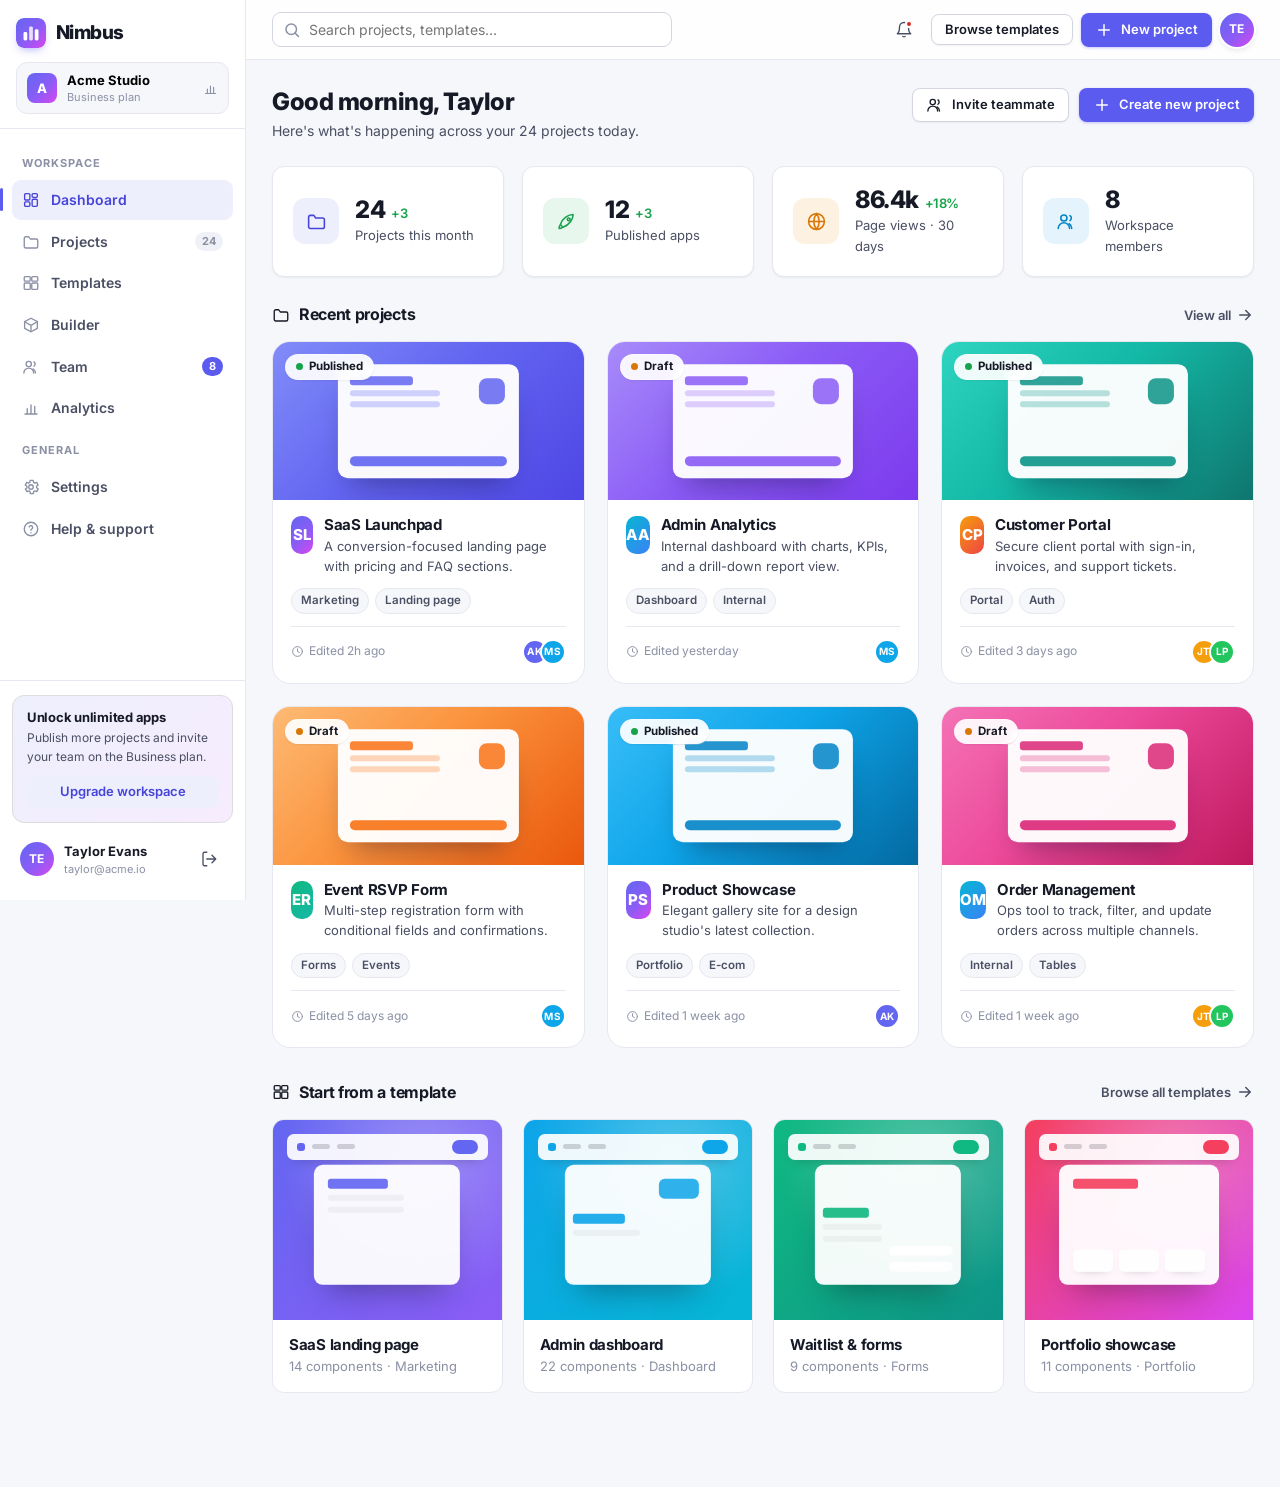
==== dashboard.html @ da7a6bd2 "demo01 ilk versiyasi" ====
<!DOCTYPE html>
<html lang="en">
<head>
  <meta charset="UTF-8">
  <meta name="viewport" content="width=device-width, initial-scale=1.0">
  <title>Dashboard · Nimbus</title>
  <link rel="preconnect" href="https://fonts.googleapis.com">
  <link rel="preconnect" href="https://fonts.gstatic.com" crossorigin>
  <link href="https://fonts.googleapis.com/css2?family=Inter:wght@400;500;600;700;800&display=swap" rel="stylesheet">
  <link rel="stylesheet" href="css/styles.css">
  <link rel="icon" href="data:image/svg+xml,%3Csvg xmlns='http://www.w3.org/2000/svg' viewBox='0 0 32 32'%3E%3Cdefs%3E%3ClinearGradient id='g' x1='0' y1='0' x2='32' y2='32' gradientUnits='userSpaceOnUse'%3E%3Cstop offset='0' stop-color='%236366f1'/%3E%3Cstop offset='1' stop-color='%23d946ef'/%3E%3C/linearGradient%3E%3C/defs%3E%3Crect width='32' height='32' rx='8' fill='url(%23g)'/%3E%3Crect x='8' y='15' width='4' height='9' rx='1.5' fill='%23fff'/%3E%3Crect x='14' y='9' width='4' height='15' rx='1.5' fill='%23fff' opacity='.8'/%3E%3Crect x='20' y='12' width='4' height='12' rx='1.5' fill='%23fff'/%3E%3C/svg%3E">
</head>
<body>

<svg style="display:none" xmlns="http://www.w3.org/2000/svg">
  <symbol id="i-grid" viewBox="0 0 24 24" fill="none" stroke="currentColor" stroke-width="1.8" stroke-linecap="round" stroke-linejoin="round"><rect x="3.5" y="3.5" width="7" height="8.5" rx="1.5"/><rect x="13.5" y="3.5" width="7" height="5" rx="1.5"/><rect x="13.5" y="11" width="7" height="9.5" rx="1.5"/><rect x="3.5" y="14.5" width="7" height="6" rx="1.5"/></symbol>
  <symbol id="i-folder" viewBox="0 0 24 24" fill="none" stroke="currentColor" stroke-width="1.8" stroke-linecap="round" stroke-linejoin="round"><path d="M3 7a2 2 0 012-2h4l2 3h8a2 2 0 012 2v8a2 2 0 01-2 2H5a2 2 0 01-2-2z"/></symbol>
  <symbol id="i-templates" viewBox="0 0 24 24" fill="none" stroke="currentColor" stroke-width="1.8" stroke-linecap="round" stroke-linejoin="round"><rect x="3" y="3.5" width="8" height="6" rx="1.2"/><rect x="13" y="3.5" width="8" height="6" rx="1.2"/><rect x="3" y="12" width="8" height="8.5" rx="1.2"/><rect x="13" y="12" width="8" height="8.5" rx="1.2"/></symbol>
  <symbol id="i-users" viewBox="0 0 24 24" fill="none" stroke="currentColor" stroke-width="1.8" stroke-linecap="round" stroke-linejoin="round"><circle cx="9" cy="8" r="3.5"/><path d="M2.5 20a6.5 6.5 0 0113 0"/><path d="M16 5.2a3.5 3.5 0 010 5.8M18 20a6.5 6.5 0 00-3-5.4"/></symbol>
  <symbol id="i-chart" viewBox="0 0 24 24" fill="none" stroke="currentColor" stroke-width="1.8" stroke-linecap="round" stroke-linejoin="round"><path d="M4 20h16M7 20v-7M12 20V8M17 20v-10"/></symbol>
  <symbol id="i-settings" viewBox="0 0 24 24" fill="none" stroke="currentColor" stroke-width="1.8" stroke-linecap="round" stroke-linejoin="round"><circle cx="12" cy="12" r="3"/><path d="M19.4 13a7.4 7.4 0 000-2l2.1-1.6-2-3.5-2.5 1a7.4 7.4 0 00-1.7-1l-.4-2.7h-4l-.4 2.7a7.4 7.4 0 00-1.7 1l-2.5-1-2 3.5L6.6 11a7.4 7.4 0 000 2l-2.1 1.6 2 3.5 2.5-1a7.4 7.4 0 001.7 1l.4 2.7h4l.4-2.7a7.4 7.4 0 001.7-1l2.5 1 2-3.5z"/></symbol>
  <symbol id="i-help" viewBox="0 0 24 24" fill="none" stroke="currentColor" stroke-width="1.8" stroke-linecap="round" stroke-linejoin="round"><circle cx="12" cy="12" r="9"/><path d="M9.5 9.2a2.5 2.5 0 014.8.8c0 1.7-2.4 2.1-2.4 3.5M12 17h.01"/></symbol>
  <symbol id="i-logout" viewBox="0 0 24 24" fill="none" stroke="currentColor" stroke-width="1.8" stroke-linecap="round" stroke-linejoin="round"><path d="M9 21H6a2 2 0 01-2-2V5a2 2 0 012-2h3M16 17l5-5-5-5M21 12H9"/></symbol>
  <symbol id="i-credit" viewBox="0 0 24 24" fill="none" stroke="currentColor" stroke-width="1.8" stroke-linecap="round" stroke-linejoin="round"><rect x="2.5" y="5" width="19" height="14" rx="2"/><path d="M2.5 9.5h19M6.5 15h4"/></symbol>
  <symbol id="i-clock" viewBox="0 0 24 24" fill="none" stroke="currentColor" stroke-width="1.8" stroke-linecap="round" stroke-linejoin="round"><circle cx="12" cy="12" r="9"/><path d="M12 7v5l3.5 2"/></symbol>
  <symbol id="i-edit" viewBox="0 0 24 24" fill="none" stroke="currentColor" stroke-width="1.8" stroke-linecap="round" stroke-linejoin="round"><path d="M4 20h4L19 9l-4-4L4 16z"/><path d="M13.5 6.5l4 4"/></symbol>
  <symbol id="i-plus" viewBox="0 0 24 24" fill="none" stroke="currentColor" stroke-width="2" stroke-linecap="round"><path d="M12 5v14M5 12h14"/></symbol>
  <symbol id="i-search" viewBox="0 0 24 24" fill="none" stroke="currentColor" stroke-width="2" stroke-linecap="round"><circle cx="11" cy="11" r="7"/><path d="M20.5 20.5L16 16"/></symbol>
  <symbol id="i-bell" viewBox="0 0 24 24" fill="none" stroke="currentColor" stroke-width="1.8" stroke-linecap="round" stroke-linejoin="round"><path d="M18 8a6 6 0 00-12 0c0 7-3 9-3 9h18s-3-2-3-9z"/><path d="M10.5 20.5a2 2 0 003 0"/></symbol>
  <symbol id="i-x" viewBox="0 0 24 24" fill="none" stroke="currentColor" stroke-width="2" stroke-linecap="round"><path d="M6 6l12 12M18 6L6 18"/></symbol>
  <symbol id="i-check" viewBox="0 0 24 24" fill="none" stroke="currentColor" stroke-width="2.4" stroke-linecap="round" stroke-linejoin="round"><path d="M4.5 12.8l5 5 10-11"/></symbol>
  <symbol id="i-arrow-right" viewBox="0 0 24 24" fill="none" stroke="currentColor" stroke-width="2" stroke-linecap="round" stroke-linejoin="round"><path d="M5 12h14M13 6l6 6-6 6"/></symbol>
  <symbol id="i-box" viewBox="0 0 24 24" fill="none" stroke="currentColor" stroke-width="1.8" stroke-linecap="round" stroke-linejoin="round"><path d="M12 3l8.5 4.6v8.8L12 21l-8.5-4.6V7.6z"/><path d="M3.5 7.7L12 12.5l8.5-4.8M12 12.5v8.3"/></symbol>
  <symbol id="i-rocket" viewBox="0 0 24 24" fill="none" stroke="currentColor" stroke-width="1.8" stroke-linecap="round" stroke-linejoin="round"><path d="M4.5 16.5c-1 1-.9 3.4-.9 3.4s2.4.1 3.4-.9"/><path d="M5 15.5c2.8-8 9.5-11.5 14.5-11.5 0 5-3.5 11.7-11.5 14.5z"/><circle cx="14.5" cy="9.5" r="1.6"/></symbol>
  <symbol id="i-globe" viewBox="0 0 24 24" fill="none" stroke="currentColor" stroke-width="1.8" stroke-linecap="round" stroke-linejoin="round"><circle cx="12" cy="12" r="9"/><path d="M3 12h18M12 3a14.5 14.5 0 010 18M12 3a14.5 14.5 0 000 18"/></symbol>
  <symbol id="i-menu" viewBox="0 0 24 24" fill="none" stroke="currentColor" stroke-width="2" stroke-linecap="round"><path d="M4 6.5h16M4 12h16M4 17.5h16"/></symbol>
</svg>

<div class="app-shell">

  <aside class="sidebar" id="sidebar">
    <div class="sidebar-top">
      <a class="logo" href="index.html" style="margin-bottom:14px;display:flex">
        <svg class="logo-mark" viewBox="0 0 32 32" aria-hidden="true">
          <defs>
            <linearGradient id="ng" x1="0" y1="0" x2="32" y2="32" gradientUnits="userSpaceOnUse">
              <stop offset="0" stop-color="#6366f1"/><stop offset=".55" stop-color="#8b5cf6"/><stop offset="1" stop-color="#d946ef"/>
            </linearGradient>
          </defs>
          <rect width="32" height="32" rx="8" fill="url(#ng)"/>
          <rect x="8" y="15" width="4" height="9" rx="1.5" fill="#fff"/>
          <rect x="14" y="9" width="4" height="15" rx="1.5" fill="#fff" opacity=".8"/>
          <rect x="20" y="12" width="4" height="12" rx="1.5" fill="#fff"/>
        </svg>
        Nimbus
      </a>
      <button class="workspace-switch" data-modal-open="createProjectModal">
        <span class="ws-avatar">A</span>
        <span class="ws-meta"><span class="ws-name">Acme Studio</span><span class="ws-plan">Business plan</span></span>
        <svg class="icon ws-chev" aria-hidden="true"><use href="#i-chart"></use></svg>
      </button>
    </div>

    <nav class="sidebar-nav">
      <div class="nav-group-label">Workspace</div>
      <a class="nav-item active" href="dashboard.html"><svg class="icon"><use href="#i-grid"></use></svg> Dashboard</a>
      <a class="nav-item" href="dashboard.html"><svg class="icon"><use href="#i-folder"></use></svg> Projects <span class="nav-badge muted">24</span></a>
      <a class="nav-item" href="templates.html"><svg class="icon"><use href="#i-templates"></use></svg> Templates</a>
      <a class="nav-item" href="builder.html"><svg class="icon"><use href="#i-box"></use></svg> Builder</a>
      <a class="nav-item" href="#0"><svg class="icon"><use href="#i-users"></use></svg> Team <span class="nav-badge">8</span></a>
      <a class="nav-item" href="#0"><svg class="icon"><use href="#i-chart"></use></svg> Analytics</a>
      <div class="nav-group-label">General</div>
      <a class="nav-item" href="#0"><svg class="icon"><use href="#i-settings"></use></svg> Settings</a>
      <a class="nav-item" href="#0"><svg class="icon"><use href="#i-help"></use></svg> Help & support</a>
    </nav>

    <div class="sidebar-bottom">
      <div class="upgrade-card">
        <h4>Unlock unlimited apps</h4>
        <p>Publish more projects and invite your team on the Business plan.</p>
        <a class="btn btn-soft btn-sm btn-block" href="#0">Upgrade workspace</a>
      </div>
      <div class="user-row">
        <span class="avatar" style="background:var(--gradient)">TE</span>
        <span class="user-meta"><span class="n">Taylor Evans</span><span class="e">taylor@acme.io</span></span>
        <button class="icon-btn" style="width:32px;height:32px" aria-label="Log out"><svg class="icon"><use href="#i-logout"></use></svg></button>
      </div>
    </div>
  </aside>

  <div class="sidebar-backdrop" id="sidebarBackdrop"></div>

  <div class="app-main">

    <header class="topbar">
      <button class="sidebar-toggle" id="sidebarToggle" aria-label="Open menu"><svg class="icon"><use href="#i-menu"></use></svg></button>
      <div class="search-box">
        <svg class="icon" aria-hidden="true"><use href="#i-search"></use></svg>
        <input type="search" id="topSearch" placeholder="Search projects, templates…">
      </div>
      <div class="topbar-actions">
        <button class="icon-btn" id="notifBell" aria-label="Notifications"><svg class="icon"><use href="#i-bell"></use></svg><span class="dot"></span></button>
        <a class="btn btn-secondary btn-sm" href="templates.html">Browse templates</a>
        <button class="btn btn-primary btn-sm" data-modal-open="createProjectModal"><svg class="icon"><use href="#i-plus"></use></svg> <span class="lbl">New project</span></button>
        <span class="avatar avatar-ring" style="background:var(--gradient)">TE</span>
      </div>
    </header>

    <main class="app-content">

      <div class="page-header">
        <div>
          <h1 class="page-title">Good morning, Taylor</h1>
          <p class="page-sub">Here's what's happening across your 24 projects today.</p>
        </div>
        <div class="page-actions">
          <button class="btn btn-secondary btn-sm" id="inviteBtn"><svg class="icon"><use href="#i-users"></use></svg> Invite teammate</button>
          <button class="btn btn-primary btn-sm" data-modal-open="createProjectModal"><svg class="icon"><use href="#i-plus"></use></svg> Create new project</button>
        </div>
      </div>

      <div class="stats-grid">
        <div class="card stat-card">
          <div class="stat-icon indigo"><svg class="icon"><use href="#i-folder"></use></svg></div>
          <div>
            <div class="stat-value">24<small>+3</small></div>
            <div class="stat-label">Projects this month</div>
          </div>
        </div>
        <div class="card stat-card">
          <div class="stat-icon green"><svg class="icon"><use href="#i-rocket"></use></svg></div>
          <div>
            <div class="stat-value">12<small>+3</small></div>
            <div class="stat-label">Published apps</div>
          </div>
        </div>
        <div class="card stat-card">
          <div class="stat-icon amber"><svg class="icon"><use href="#i-globe"></use></svg></div>
          <div>
            <div class="stat-value">86.4k<small>+18%</small></div>
            <div class="stat-label">Page views · 30 days</div>
          </div>
        </div>
        <div class="card stat-card">
          <div class="stat-icon blue"><svg class="icon"><use href="#i-users"></use></svg></div>
          <div>
            <div class="stat-value">8</div>
            <div class="stat-label">Workspace members</div>
          </div>
        </div>
      </div>

      <section class="section-block">
        <div class="section-block-head">
          <h2 class="section-block-title"><svg class="icon"><use href="#i-folder"></use></svg> Recent projects</h2>
          <a class="section-block-link" href="#0" style="color:var(--text-2)">View all <svg class="icon"><use href="#i-arrow-right"></use></svg></a>
        </div>
        <div class="projects-grid">

          <article class="project-card" data-name="SaaS Launchpad">
            <div class="proj-thumb thumb-1">
              <span class="proj-status"><span class="badge-dot" style="background:var(--success)"></span> Published</span>
              <span class="t-card"><span class="t-lines"><i></i><i></i><i></i></span><span class="t-dot"></span><span class="t-bar"></span></span>
            </div>
            <div class="proj-info">
              <div class="proj-info-top">
                <span class="proj-avatar pa-1">SL</span>
                <div><h3 class="proj-name">SaaS Launchpad</h3><p class="proj-desc">A conversion-focused landing page with pricing and FAQ sections.</p></div>
              </div>
              <div class="proj-tags"><span class="proj-tag">Marketing</span><span class="proj-tag">Landing page</span></div>
              <div class="proj-foot">
                <span class="date"><svg class="icon" style="width:13px;height:13px"><use href="#i-clock"></use></svg> Edited 2h ago</span>
                <span class="editors"><span class="avatar avatar-sm" style="background:#6366f1">AK</span><span class="avatar avatar-sm" style="background:#0ea5e9">MS</span></span>
              </div>
            </div>
          </article>

          <article class="project-card" data-name="Admin Analytics">
            <div class="proj-thumb thumb-2">
              <span class="proj-status"><span class="badge-dot" style="background:var(--warning)"></span> Draft</span>
              <span class="t-card"><span class="t-lines"><i></i><i></i><i></i></span><span class="t-dot"></span><span class="t-bar"></span></span>
            </div>
            <div class="proj-info">
              <div class="proj-info-top">
                <span class="proj-avatar pa-2">AA</span>
                <div><h3 class="proj-name">Admin Analytics</h3><p class="proj-desc">Internal dashboard with charts, KPIs, and a drill-down report view.</p></div>
              </div>
              <div class="proj-tags"><span class="proj-tag">Dashboard</span><span class="proj-tag">Internal</span></div>
              <div class="proj-foot">
                <span class="date"><svg class="icon" style="width:13px;height:13px"><use href="#i-clock"></use></svg> Edited yesterday</span>
                <span class="editors"><span class="avatar avatar-sm" style="background:#0ea5e9">MS</span></span>
              </div>
            </div>
          </article>

          <article class="project-card" data-name="Customer Portal">
            <div class="proj-thumb thumb-3">
              <span class="proj-status"><span class="badge-dot" style="background:var(--success)"></span> Published</span>
              <span class="t-card"><span class="t-lines"><i></i><i></i><i></i></span><span class="t-dot"></span><span class="t-bar"></span></span>
            </div>
            <div class="proj-info">
              <div class="proj-info-top">
                <span class="proj-avatar pa-3">CP</span>
                <div><h3 class="proj-name">Customer Portal</h3><p class="proj-desc">Secure client portal with sign-in, invoices, and support tickets.</p></div>
              </div>
              <div class="proj-tags"><span class="proj-tag">Portal</span><span class="proj-tag">Auth</span></div>
              <div class="proj-foot">
                <span class="date"><svg class="icon" style="width:13px;height:13px"><use href="#i-clock"></use></svg> Edited 3 days ago</span>
                <span class="editors"><span class="avatar avatar-sm" style="background:#f59e0b">JT</span><span class="avatar avatar-sm" style="background:#22c55e">LP</span></span>
              </div>
            </div>
          </article>

          <article class="project-card" data-name="Event RSVP Form">
            <div class="proj-thumb thumb-4">
              <span class="proj-status"><span class="badge-dot" style="background:var(--warning)"></span> Draft</span>
              <span class="t-card"><span class="t-lines"><i></i><i></i><i></i></span><span class="t-dot"></span><span class="t-bar"></span></span>
            </div>
            <div class="proj-info">
              <div class="proj-info-top">
                <span class="proj-avatar pa-4">ER</span>
                <div><h3 class="proj-name">Event RSVP Form</h3><p class="proj-desc">Multi-step registration form with conditional fields and confirmations.</p></div>
              </div>
              <div class="proj-tags"><span class="proj-tag">Forms</span><span class="proj-tag">Events</span></div>
              <div class="proj-foot">
                <span class="date"><svg class="icon" style="width:13px;height:13px"><use href="#i-clock"></use></svg> Edited 5 days ago</span>
                <span class="editors"><span class="avatar avatar-sm" style="background:#0ea5e9">MS</span></span>
              </div>
            </div>
          </article>

          <article class="project-card" data-name="Product Showcase">
            <div class="proj-thumb thumb-5">
              <span class="proj-status"><span class="badge-dot" style="background:var(--success)"></span> Published</span>
              <span class="t-card"><span class="t-lines"><i></i><i></i><i></i></span><span class="t-dot"></span><span class="t-bar"></span></span>
            </div>
            <div class="proj-info">
              <div class="proj-info-top">
                <span class="proj-avatar pa-1">PS</span>
                <div><h3 class="proj-name">Product Showcase</h3><p class="proj-desc">Elegant gallery site for a design studio's latest collection.</p></div>
              </div>
              <div class="proj-tags"><span class="proj-tag">Portfolio</span><span class="proj-tag">E-com</span></div>
              <div class="proj-foot">
                <span class="date"><svg class="icon" style="width:13px;height:13px"><use href="#i-clock"></use></svg> Edited 1 week ago</span>
                <span class="editors"><span class="avatar avatar-sm" style="background:#6366f1">AK</span></span>
              </div>
            </div>
          </article>

          <article class="project-card" data-name="Order Management">
            <div class="proj-thumb thumb-6">
              <span class="proj-status"><span class="badge-dot" style="background:var(--warning)"></span> Draft</span>
              <span class="t-card"><span class="t-lines"><i></i><i></i><i></i></span><span class="t-dot"></span><span class="t-bar"></span></span>
            </div>
            <div class="proj-info">
              <div class="proj-info-top">
                <span class="proj-avatar pa-2">OM</span>
                <div><h3 class="proj-name">Order Management</h3><p class="proj-desc">Ops tool to track, filter, and update orders across multiple channels.</p></div>
              </div>
              <div class="proj-tags"><span class="proj-tag">Internal</span><span class="proj-tag">Tables</span></div>
              <div class="proj-foot">
                <span class="date"><svg class="icon" style="width:13px;height:13px"><use href="#i-clock"></use></svg> Edited 1 week ago</span>
                <span class="editors"><span class="avatar avatar-sm" style="background:#f59e0b">JT</span><span class="avatar avatar-sm" style="background:#22c55e">LP</span></span>
              </div>
            </div>
          </article>

        </div>
      </section>

      <section class="section-block">
        <div class="section-block-head">
          <h2 class="section-block-title"><svg class="icon"><use href="#i-templates"></use></svg> Start from a template</h2>
          <a class="section-block-link" style="color:var(--text-2)" href="templates.html">Browse all templates <svg class="icon"><use href="#i-arrow-right"></use></svg></a>
        </div>
        <div class="tpl-strip-grid">
          <a class="tpl-strip-card" href="templates.html">
            <div class="preview"><div class="tpl-art" style="--c1:#6366f1;--c2:#8b5cf6" data-layout="hero">
              <div class="t-nav"><i></i><span></span><span></span><span class="t-btn-nav"></span></div>
              <div class="t-card"><div class="t-lines"><i></i><i></i><i></i></div></div>
            </div></div>
            <div class="meta"><h3>SaaS landing page</h3><p>14 components · Marketing</p></div>
          </a>
          <a class="tpl-strip-card" href="templates.html">
            <div class="preview"><div class="tpl-art" style="--c1:#0ea5e9;--c2:#06b6d4" data-layout="split">
              <div class="t-nav"><i></i><span></span><span></span><span class="t-btn-nav"></span></div>
              <div class="t-card"><div class="t-lines"><i></i><i></i></div><div class="t-btn2"></div></div>
            </div></div>
            <div class="meta"><h3>Admin dashboard</h3><p>22 components · Dashboard</p></div>
          </a>
          <a class="tpl-strip-card" href="templates.html">
            <div class="preview"><div class="tpl-art" style="--c1:#10b981;--c2:#0d9488" data-layout="form">
              <div class="t-nav"><i></i><span></span><span></span><span class="t-btn-nav"></span></div>
              <div class="t-card"><div class="t-lines"><i></i><i></i><i></i></div><div class="t-rows"><i></i><i></i></div></div>
            </div></div>
            <div class="meta"><h3>Waitlist & forms</h3><p>9 components · Forms</p></div>
          </a>
          <a class="tpl-strip-card" href="templates.html">
            <div class="preview"><div class="tpl-art" style="--c1:#f43f5e;--c2:#d946ef" data-layout="grid">
              <div class="t-nav"><i></i><span></span><span></span><span class="t-btn-nav"></span></div>
              <div class="t-card"><div class="t-lines"><i></i></div><div class="t-rows"><i></i><i></i><i></i></div></div>
            </div></div>
            <div class="meta"><h3>Portfolio showcase</h3><p>11 components · Portfolio</p></div>
          </a>
        </div>
      </section>

    </main>
  </div>
</div>

<div class="modal-overlay" id="createProjectModal">
  <div class="modal">
    <div class="modal-header">
      <div>
        <h2 class="modal-title">Create a new project</h2>
        <p class="modal-sub">Set up a fresh canvas to start building in seconds.</p>
      </div>
      <button class="modal-close" data-modal-close aria-label="Close"><svg class="icon"><use href="#i-x"></use></svg></button>
    </div>
    <form id="createProjectForm">
      <div class="modal-body">
        <div id="projOriginTabs" class="opt-grid">
          <button type="button" class="opt-card active" data-origin="blank">
            <span class="opt-icon"><svg class="icon"><use href="#i-box"></use></svg></span>
            <span class="opt-name">Blank canvas</span>
          </button>
          <button type="button" class="opt-card" data-origin="template">
            <span class="opt-icon"><svg class="icon"><use href="#i-templates"></use></svg></span>
            <span class="opt-name">From a template</span>
          </button>
          <input type="hidden" id="projOrigin" value="blank">
        </div>

        <div class="field">
          <label class="label" for="projName">Project name</label>
          <input class="input" id="projName" placeholder="e.g. Q3 Marketing Site" required>
        </div>

        <div id="startFromTemplates" class="field" style="display:none">
          <label class="label" for="startTemplateSelect">Choose a template</label>
          <select class="select" id="startTemplateSelect">
            <option selected>SaaS landing page</option>
            <option>Admin dashboard</option>
            <option>Portfolio showcase</option>
            <option>Waitlist & forms</option>
            <option>Customer portal</option>
            <option>Order management</option>
          </select>
        </div>

        <div class="field">
          <label class="label" for="projDesc">Description <span class="hint">(optional)</span></label>
          <textarea class="textarea" id="projDesc" placeholder="What is this app about?"></textarea>
        </div>

        <div class="form-grid-2">
          <div class="field">
            <label class="label" for="projCat">Category</label>
            <select class="select" id="projCat">
              <option>Landing page</option>
              <option>Dashboard</option>
              <option selected>Web application</option>
              <option>Form</option>
              <option>Portfolio</option>
              <option>Store</option>
            </select>
          </div>
          <div class="field">
            <span class="label">Accent color</span>
            <div class="color-dots" id="accentDots">
              <button type="button" class="color-dot active" data-color="#6366f1" style="background:#6366f1"></button>
              <button type="button" class="color-dot" data-color="#8b5cf6" style="background:#8b5cf6"></button>
              <button type="button" class="color-dot" data-color="#0d9488" style="background:#0d9488"></button>
              <button type="button" class="color-dot" data-color="#f97316" style="background:#f97316"></button>
              <button type="button" class="color-dot" data-color="#0ea5e9" style="background:#0ea5e9"></button>
              <button type="button" class="color-dot" data-color="#e11d48" style="background:#e11d48"></button>
            </div>
            <input type="hidden" id="projAccent" value="#6366f1">
          </div>
        </div>

        <div class="field">
          <span class="label">Thumbnail style</span>
          <div class="proj-thumbs" id="thumbOptions">
            <button type="button" class="proj-thumb-opt active">
              <div class="mini" style="background:#6366f1"><span style="position:absolute;top:50%;left:50%;transform:translate(-50%,-50%);width:60%;height:70%;border-radius:6px;background:#fff"></span></div>
              <span class="min-label">Minimal</span>
            </button>
            <button type="button" class="proj-thumb-opt">
              <div class="mini" style="background:linear-gradient(135deg,#8b5cf6,#d946ef)"><span style="position:absolute;top:50%;left:50%;transform:translate(-50%,-50%);width:60%;height:70%;border-radius:6px;background:#fff"></span></div>
              <span class="min-label">Bold</span>
            </button>
            <button type="button" class="proj-thumb-opt">
              <div class="mini" style="background:linear-gradient(135deg,#14b8a6,#0d9488)"><span style="position:absolute;top:50%;left:50%;transform:translate(-50%,-50%);width:60%;height:70%;border-radius:6px;background:#fff"></span></div>
              <span class="min-label">Teal</span>
            </button>
          </div>
        </div>

        <div class="field">
          <div class="label-row">
            <span class="label">Live accent preview</span>
          </div>
          <div id="projPreview" style="height:64px;border-radius:12px;background:#6366f1;border:1px solid var(--border);transition:background .3s">
            <span style="position:absolute;top:50%;left:50%;transform:translate(-50%,-50%);width:52%;height:64%;border-radius:8px;background:rgba(255,255,255,.9)"></span>
          </div>
        </div>
      </div>
      <div class="modal-footer">
        <button type="button" class="btn btn-ghost" data-modal-close>Cancel</button>
        <button type="submit" class="btn btn-primary"><svg class="icon"><use href="#i-plus"></use></svg> Create project</button>
      </div>
    </form>
  </div>
</div>

<script src="js/app.js"></script>
</body>
</html>
---- css/styles.css ----
:root {
  --bg: #ffffff;
  --bg-subtle: #f6f7fb;
  --bg-muted: #f0f1f7;
  --surface: #ffffff;
  --border: #e7e8ef;
  --border-strong: #d3d5e0;
  --text: #161926;
  --text-2: #4a4f63;
  --text-3: #8b90a5;
  --text-invert: #ffffff;
  --primary: #5b5bf0;
  --primary-strong: #4644d9;
  --primary-soft: #eeeffd;
  --primary-soft-2: #e3e4fb;
  --success: #16a34a;
  --success-soft: #e7f7ee;
  --warning: #d97706;
  --warning-soft: #fdf1e1;
  --danger: #dc2626;
  --danger-soft: #fdecec;
  --info: #0284c7;
  --info-soft: #e5f4fc;
  --radius: 12px;
  --radius-lg: 18px;
  --radius-sm: 8px;
  --shadow-sm: 0 1px 2px rgba(22, 25, 38, 0.06);
  --shadow: 0 6px 20px -4px rgba(22, 25, 38, 0.12), 0 2px 6px -2px rgba(22, 25, 38, 0.05);
  --shadow-lg: 0 28px 64px -16px rgba(25, 28, 60, 0.28), 0 8px 24px -8px rgba(25, 28, 60, 0.10);
  --gradient: linear-gradient(135deg, #6366f1 0%, #8b5cf6 55%, #d946ef 100%);
  --font: 'Inter', ui-sans-serif, system-ui, -apple-system, 'Segoe UI', Roboto, Helvetica, Arial, sans-serif;
  --mono: ui-monospace, 'Cascadia Code', 'SF Mono', Menlo, Consolas, monospace;
  --focus: 0 0 0 3px rgba(91, 91, 240, 0.32);
}

* { box-sizing: border-box; }

html { scroll-behavior: smooth; }

body {
  margin: 0;
  font-family: var(--font);
  font-size: 15px;
  line-height: 1.55;
  color: var(--text);
  background: var(--bg);
  -webkit-font-smoothing: antialiased;
  text-rendering: optimizeLegibility;
}

::selection { background: rgba(91, 91, 240, 0.18); }

a { color: var(--primary); text-decoration: none; }
a:hover { color: var(--primary-strong); }

img { max-width: 100%; display: block; }

h1, h2, h3, h4 { margin: 0; line-height: 1.18; letter-spacing: -0.02em; }
p { margin: 0; }

button { font-family: inherit; cursor: pointer; }
input, select, textarea { font-family: inherit; font-size: inherit; color: inherit; }

:focus-visible { outline: none; box-shadow: var(--focus); border-radius: 6px; }

svg { flex-shrink: 0; }

.visually-hidden {
  position: absolute; width: 1px; height: 1px; margin: -1px; overflow: hidden;
  clip: rect(0 0 0 0); white-space: nowrap; border: 0;
}

.container { max-width: 1180px; margin: 0 auto; padding: 0 24px; }
.container-wide { max-width: 1400px; }

/* ---------- Buttons ---------- */
.btn {
  display: inline-flex; align-items: center; justify-content: center; gap: 8px;
  border: 1px solid transparent; border-radius: 10px; font-weight: 600; font-size: 14px;
  padding: 10px 18px; cursor: pointer; transition: all 0.18s ease; text-decoration: none;
  white-space: nowrap; line-height: 1.2; user-select: none;
}
.btn:active { transform: translateY(1px); }
.btn:disabled { opacity: 0.45; pointer-events: none; }

.btn-primary { background: var(--primary); color: #fff; box-shadow: 0 1px 3px rgba(91, 91, 240, 0.35); }
.btn-primary:hover { background: var(--primary-strong); transform: translateY(-1px); box-shadow: 0 8px 20px -6px rgba(91, 91, 240, 0.55); }
.btn-primary:active { transform: translateY(0); }

.btn-secondary { background: var(--surface); color: var(--text); border-color: var(--border-strong); box-shadow: var(--shadow-sm); }
.btn-secondary:hover { border-color: #b5b8c8; background: var(--bg-subtle); }

.btn-ghost { background: transparent; color: var(--text-2); }
.btn-ghost:hover { background: var(--bg-subtle); color: var(--text); }

.btn-soft { background: var(--primary-soft); color: var(--primary-strong); }
.btn-soft:hover { background: var(--primary-soft-2); }

.btn-danger { background: #fff; color: var(--danger); border-color: #f2c9c9; }
.btn-danger:hover { background: var(--danger-soft); border-color: #e8a7a7; }

.btn-white { background: #fff; color: var(--primary-strong); box-shadow: var(--shadow-sm); }
.btn-white:hover { transform: translateY(-1px); box-shadow: var(--shadow); }

.btn-lg { padding: 13px 24px; font-size: 15px; border-radius: 12px; }
.btn-sm { padding: 7px 13px; font-size: 13px; border-radius: 8px; }
.btn-xs { padding: 5px 10px; font-size: 12px; border-radius: 7px; }
.btn-icon { padding: 9px; line-height: 0; }
.btn-block { width: 100%; }

/* ---------- Badges, chips, dots ---------- */
.badge {
  display: inline-flex; align-items: center; gap: 6px; padding: 3px 10px;
  border-radius: 999px; font-size: 12px; font-weight: 600; line-height: 1.4;
  background: var(--bg-muted); color: var(--text-2); border: 1px solid var(--border);
}
.badge-success { background: var(--success-soft); color: #15803d; border-color: #bfe8cd; }
.badge-warning { background: var(--warning-soft); color: #b45309; border-color: #f5dcb4; }
.badge-info { background: var(--info-soft); color: #0369a1; border-color: #bae3f7; }
.badge-primary { background: var(--primary-soft); color: var(--primary-strong); border-color: #cccef7; }
.badge-danger { background: var(--danger-soft); color: #b91c1c; border-color: #f2c8c8; }
.badge-dot { width: 7px; height: 7px; border-radius: 50%; background: currentColor; }

.pill {
  display: inline-flex; align-items: center; gap: 8px; padding: 6px 14px;
  border-radius: 999px; font-size: 13px; font-weight: 600; color: var(--primary-strong);
  background: var(--primary-soft); border: 1px solid #cccef7; text-decoration: none; transition: 0.18s;
}
.pill:hover { background: var(--primary-soft-2); color: var(--primary-strong); }
.pill .arrow { transition: transform 0.18s; }
.pill:hover .arrow { transform: translateX(3px); }

.chip {
  display: inline-flex; align-items: center; gap: 7px; padding: 8px 15px; border-radius: 999px;
  font-size: 13px; font-weight: 600; color: var(--text-2); background: var(--surface);
  border: 1px solid var(--border-strong); cursor: pointer; transition: 0.18s; user-select: none; white-space: nowrap;
}
.chip:hover { border-color: #aeb1c3; color: var(--text); }
.chip.active { background: var(--text); color: #fff; border-color: var(--text); }

/* ---------- Cards & misc ---------- */
.card {
  background: var(--surface); border: 1px solid var(--border);
  border-radius: var(--radius); box-shadow: var(--shadow-sm);
}
.card-hover { transition: box-shadow 0.2s, transform 0.2s, border-color 0.2s; cursor: pointer; }
.card-hover:hover { box-shadow: var(--shadow); transform: translateY(-2px); border-color: var(--border-strong); }

.divider { height: 1px; background: var(--border); border: 0; margin: 0; }

/* ---------- Forms ---------- */
.field { display: flex; flex-direction: column; gap: 6px; }
.label { font-size: 13px; font-weight: 600; color: var(--text-2); }
.label-row { display: flex; align-items: center; justify-content: space-between; }
.hint { font-size: 12px; color: var(--text-3); }

.input, .select, .textarea {
  width: 100%; padding: 9px 12px; border: 1px solid var(--border-strong);
  border-radius: 9px; background: var(--surface); color: var(--text);
  font-size: 14px; transition: border-color 0.18s, box-shadow 0.18s;
}
.input::placeholder, .textarea::placeholder { color: var(--text-3); }
.input:focus, .select:focus, .textarea:focus { outline: none; border-color: var(--primary); box-shadow: var(--focus); }
.textarea { resize: vertical; min-height: 90px; line-height: 1.5; }

.input-group { position: relative; display: flex; align-items: center; }
.input-group .input { padding-left: 38px; }
.input-group .lead-icon { position: absolute; left: 12px; color: var(--text-3); pointer-events: none; }

.toggle { position: relative; width: 40px; height: 22px; border-radius: 999px; background: var(--border-strong); cursor: pointer; transition: 0.2s; border: 0; }
.toggle::after { content: ""; position: absolute; top: 3px; left: 3px; width: 16px; height: 16px; border-radius: 50%; background: #fff; transition: 0.2s; box-shadow: 0 1px 3px rgba(0,0,0,0.25); }
.toggle.on { background: var(--primary); }
.toggle.on::after { left: 21px; }

/* ---------- Avatars ---------- */
.avatar {
  width: 34px; height: 34px; border-radius: 50%; display: inline-flex; align-items: center; justify-content: center;
  color: #fff; font-size: 12px; font-weight: 700; letter-spacing: 0.03em; flex-shrink: 0;
}
.avatar-sm { width: 26px; height: 26px; font-size: 10px; }
.avatar-lg { width: 44px; height: 44px; font-size: 15px; }
.avatar-group { display: flex; align-items: center; }
.avatar-group .avatar { border: 2px solid #fff; }
.avatar-group .avatar + .avatar { margin-left: -9px; }
.avatar-ring { box-shadow: 0 0 0 2px #fff, 0 2px 6px rgba(22,25,38,0.15); }

/* ---------- Toasts ---------- */
.toast-container {
  position: fixed; bottom: 22px; right: 22px; z-index: 1200;
  display: flex; flex-direction: column; gap: 10px; align-items: flex-end;
}
.toast {
  display: flex; align-items: flex-start; gap: 10px; min-width: 260px; max-width: 360px;
  background: var(--text); color: #fff; padding: 12px 16px; border-radius: 12px;
  box-shadow: var(--shadow-lg); font-size: 14px; font-weight: 500;
  animation: toast-in 0.25s ease; position: relative; overflow: hidden;
}
.toast .t-icon { margin-top: 1px; }
.toast.out { animation: toast-out 0.25s ease forwards; }
.toast.success { background: #173f2a; }
.toast.error { background: #431d1d; }
.toast.info { background: #172a3f; }
.toast .t-close { margin-left: auto; background: none; border: 0; color: rgba(255,255,255,0.6); padding: 2px; line-height: 0; border-radius: 6px; }
.toast .t-close:hover { background: rgba(255,255,255,0.12); color: #fff; }

@keyframes toast-in { from { opacity: 0; transform: translateY(12px) scale(0.97); } to { opacity: 1; transform: none; } }
@keyframes toast-out { to { opacity: 0; transform: translateY(8px) scale(0.97); } }

/* ---------- Modal ---------- */
.modal-overlay {
  position: fixed; inset: 0; z-index: 1000; background: rgba(16, 18, 32, 0.55);
  backdrop-filter: blur(6px); display: flex; align-items: center; justify-content: center;
  padding: 24px; opacity: 0; pointer-events: none; transition: opacity 0.22s ease;
}
.modal-overlay.open { opacity: 1; pointer-events: auto; }
.modal {
  width: 100%; max-width: 540px; background: var(--surface); border-radius: 18px;
  box-shadow: var(--shadow-lg); transform: translateY(14px) scale(0.98); transition: transform 0.22s ease;
  display: flex; flex-direction: column; max-height: 90vh; overflow: hidden;
}
.modal-overlay.open .modal { transform: none; }
.modal-header { display: flex; align-items: flex-start; justify-content: space-between; gap: 12px; padding: 22px 24px 0; }
.modal-title { font-size: 18px; font-weight: 700; }
.modal-sub { font-size: 14px; color: var(--text-2); margin-top: 4px; }
.modal-body { padding: 20px 24px 24px; overflow-y: auto; display: flex; flex-direction: column; gap: 18px; }
.modal-footer {
  display: flex; align-items: center; justify-content: flex-end; gap: 10px;
  padding: 16px 24px; border-top: 1px solid var(--border); background: var(--bg-subtle);
}
.modal-close { background: none; border: 0; color: var(--text-3); line-height: 0; padding: 8px; border-radius: 8px; transition: 0.15s; }
.modal-close:hover { background: var(--bg-muted); color: var(--text); }

.tab-sel { display: grid; grid-template-columns: 1fr 1fr; gap: 6px; padding: 5px; background: var(--bg-muted); border-radius: 11px; }
.tab-sel button { border: 0; background: transparent; padding: 9px; border-radius: 8px; font-weight: 600; font-size: 14px; color: var(--text-2); display: flex; align-items: center; justify-content: center; gap: 8px; transition: 0.18s; }
.tab-sel button.active { background: var(--surface); color: var(--text); box-shadow: var(--shadow-sm); }

.opt-grid { display: grid; grid-template-columns: 1fr 1fr; gap: 12px; }
.opt-card { border: 1px solid var(--border); border-radius: 12px; padding: 10px; text-align: center; cursor: pointer; transition: 0.18s; background: var(--surface); }
.opt-card:hover { border-color: var(--border-strong); background: var(--bg-subtle); }
.opt-card.active { border-color: var(--primary); box-shadow: var(--focus); }
.opt-card .opt-icon { width: 44px; height: 44px; margin: 0 auto 8px; border-radius: 10px; display: flex; align-items: center; justify-content: center; color: var(--primary); background: var(--primary-soft); }
.opt-card.active .opt-icon { background: var(--primary); color: #fff; }
.opt-card .opt-name { font-size: 13px; font-weight: 600; }

.color-dots { display: flex; gap: 10px; align-items: center; }
.color-dot { width: 26px; height: 26px; border-radius: 50%; border: 2px solid transparent; cursor: pointer; transition: transform 0.15s; }
.color-dot:hover { transform: scale(1.12); }
.color-dot.active { border-color: var(--text); box-shadow: 0 0 0 3px rgba(22,25,38,0.12); }

/* ---------- Landing navbar ---------- */
.navbar {
  position: sticky; top: 0; z-index: 900; background: rgba(255, 255, 255, 0.82);
  backdrop-filter: blur(14px); border-bottom: 1px solid var(--border);
}
.nav-inner { display: flex; align-items: center; justify-content: space-between; height: 66px; }
.logo { display: inline-flex; align-items: center; gap: 10px; font-weight: 800; font-size: 19px; color: var(--text); letter-spacing: -0.03em; }
.logo:hover { color: var(--text); }
.logo-mark { width: 30px; height: 30px; border-radius: 8px; box-shadow: 0 4px 10px -4px rgba(91, 91, 240, 0.6); }
.nav-links { display: flex; align-items: center; gap: 6px; }
.nav-link { padding: 8px 13px; border-radius: 8px; font-size: 14px; font-weight: 600; color: var(--text-2); transition: 0.15s; }
.nav-link:hover { background: var(--bg-subtle); color: var(--text); }
.nav-actions { display: flex; align-items: center; gap: 8px; }

.nav-toggle { display: none; background: none; border: 1px solid var(--border); border-radius: 9px; padding: 8px; color: var(--text); line-height: 0; }
.mobile-menu { display: none; flex-direction: column; gap: 4px; padding: 12px 24px 18px; border-top: 1px solid var(--border); }
.mobile-menu.open { display: flex; }
.mobile-menu a { padding: 12px 8px; border-radius: 8px; font-weight: 600; font-size: 15px; color: var(--text); }
.mobile-menu a:hover { background: var(--bg-subtle); }

/* ---------- Hero ---------- */
.hero { position: relative; overflow: hidden; padding: 72px 0 0; }
.hero-glow { position: absolute; inset: -160px -120px auto; height: 620px; pointer-events: none; }
.hero-glow::before, .hero-glow::after {
  content: ""; position: absolute; border-radius: 50%; filter: blur(90px);
}
.hero-glow::before { width: 520px; height: 520px; left: 6%; top: 60px; background: radial-gradient(circle, rgba(99, 102, 241, 0.28), transparent 62%); }
.hero-glow::after { width: 460px; height: 460px; right: 4%; top: 90px; background: radial-gradient(circle, rgba(217, 70, 239, 0.20), transparent 62%); }
.hero-grid-lines {
  position: absolute; inset: 0; pointer-events: none; opacity: 0.6;
  background-image: linear-gradient(var(--border) 1px, transparent 1px), linear-gradient(90deg, var(--border) 1px, transparent 1px);
  background-size: 44px 44px;
  -webkit-mask-image: radial-gradient(ellipse 80% 60% at 50% 0%, #000 20%, transparent 70%);
  mask-image: radial-gradient(ellipse 80% 60% at 50% 0%, #000 20%, transparent 70%);
}
.hero-inner { position: relative; text-align: center; z-index: 1; }
.hero-eyebrow { margin-bottom: 22px; }
.hero-title {
  font-size: clamp(40px, 6vw, 68px); font-weight: 800; letter-spacing: -0.035em; line-height: 1.05;
  max-width: 860px; margin: 0 auto;
}
.hero-title .grad { background: var(--gradient); -webkit-background-clip: text; background-clip: text; color: transparent; }
.hero-sub { font-size: clamp(16px, 2vw, 19px); color: var(--text-2); max-width: 620px; margin: 20px auto 0; }
.hero-actions { display: flex; gap: 12px; justify-content: center; margin-top: 32px; flex-wrap: wrap; }
.hero-proof { display: flex; align-items: center; justify-content: center; gap: 14px; margin-top: 28px; }
.proof-stars { display: flex; align-items: center; gap: 5px; color: #f59e0b; font-size: 14px; letter-spacing: 1px; }
.proof-text { font-size: 13px; color: var(--text-3); font-weight: 500; }

/* ---------- Browser mock ---------- */
.browser {
  position: relative; margin: 52px auto 0; max-width: 1000px; background: var(--surface);
  border: 1px solid var(--border); border-bottom: 0; border-radius: 16px 16px 0 0;
  box-shadow: 0 -10px 40px -18px rgba(25, 28, 60, 0.35); overflow: hidden; text-align: left;
}
.browser-bar { display: flex; align-items: center; gap: 8px; padding: 12px 16px; border-bottom: 1px solid var(--border); background: #fbfbfe; }
.browser-dots { display: flex; gap: 6px; }
.browser-dots i { width: 11px; height: 11px; border-radius: 50%; display: block; }
.browser-dots i:nth-child(1) { background: #f56b5f; }
.browser-dots i:nth-child(2) { background: #f3be4d; }
.browser-dots i:nth-child(3) { background: #58c75a; }
.browser-url { flex: 1; max-width: 320px; margin: 0 auto; background: var(--bg-subtle); border: 1px solid var(--border); border-radius: 7px; height: 26px; display: flex; align-items: center; justify-content: center; gap: 6px; color: var(--text-3); font-size: 11px; font-weight: 500; }

.mock-builder { display: grid; grid-template-columns: 190px 1fr 230px; height: 430px; background: #eef0f6; }
.mock-left { border-right: 1px solid var(--border); background: #fff; padding: 12px; display: flex; flex-direction: column; gap: 8px; }
.mock-left .m-item { height: 34px; border-radius: 8px; background: var(--bg-subtle); border: 1px solid var(--border); display: flex; align-items: center; gap: 8px; padding: 0 10px; }
.m-item i { width: 14px; height: 14px; border-radius: 4px; background: var(--primary); opacity: 0.85; }
.m-item i.alt { background: #8b5cf6; }
.m-item span { font-size: 10px; color: var(--text-3); background: var(--bg-muted); height: 6px; width: 60%; border-radius: 3px; }
.m-item.sel { background: var(--primary-soft); border-color: var(--primary); box-shadow: var(--focus); }

.mock-center { padding: 14px; overflow: hidden; }
.mock-page { height: 100%; background: #fff; border-radius: 10px; border: 1px solid var(--border); box-shadow: var(--shadow-sm); padding: 4px; display: flex; flex-direction: column; gap: 8px; }
.m-nav { height: 30px; border-radius: 6px; background: #fff; border: 1px solid var(--border); display: flex; align-items: center; padding: 0 10px; gap: 8px; }
.m-nav i { width: 12px; height: 12px; border-radius: 4px; background: var(--primary); }
.m-nav span { height: 5px; width: 26px; border-radius: 3px; background: var(--bg-muted); }
.m-nav .m-pill { margin-left: auto; width: 34px; height: 16px; border-radius: 999px; background: var(--primary); }
.m-mid { flex: 1; display: grid; grid-template-columns: 1.1fr 1fr; gap: 8px; }
.m-txt { display: flex; flex-direction: column; justify-content: center; gap: 7px; padding: 6px; }
.m-txt .big { height: 14px; width: 92%; border-radius: 5px; background: var(--bg-muted); }
.m-txt .big.fill { background: var(--primary); opacity: 0.16; width: 78%; }
.m-txt span { height: 6px; width: 70%; border-radius: 3px; background: var(--bg-muted); }
.m-txt .m-btns { display: flex; gap: 6px; margin-top: 4px; }
.m-btns i { height: 20px; width: 52px; border-radius: 6px; background: var(--primary); opacity: 0.9; }
.m-btns i:last-child { background: #fff; border: 1px solid var(--border-strong); }
.m-visual { border: 1px solid var(--border); border-radius: 8px; background: linear-gradient(135deg, #eef0fd, #f6ecfd); display: flex; align-items: center; justify-content: center; }
.m-visual i { width: 54px; height: 54px; border-radius: 14px; background: var(--gradient); box-shadow: var(--shadow); }
.m-cards { display: grid; grid-template-columns: repeat(3, 1fr); gap: 8px; height: 44px; }
.m-cards i { border-radius: 6px; border: 1px solid var(--border); background: #fff; }

.mock-right { border-left: 1px solid var(--border); background: #fff; padding: 12px; display: flex; flex-direction: column; gap: 10px; }
.mock-right .m-label { font-size: 10px; font-weight: 700; color: var(--text-3); text-transform: uppercase; letter-spacing: 0.06em; border-radius: 6px; height: 8px; background: var(--bg-muted); width: 50%; }
.mock-right .m-input { height: 26px; border-radius: 7px; border: 1px solid var(--border); background: var(--bg-subtle); }
.mock-right .m-input.deep { background: var(--primary); border-color: var(--primary); }
.mock-right .m-row { display: flex; gap: 8px; }
.mock-right .m-row .m-input { flex: 1; }

.hero-floor { height: 40px; background: linear-gradient(to top, #f4f5fb, transparent); margin-top: -1px; }

/* ---------- Logos strip ---------- */
.logos-strip { border-block: 1px solid var(--border); background: var(--bg-subtle); padding: 34px 0; }
.logos-strip p { text-align: center; font-size: 12px; font-weight: 700; text-transform: uppercase; letter-spacing: 0.14em; color: var(--text-3); margin-bottom: 22px; }
.logos-row { display: flex; flex-wrap: wrap; align-items: center; justify-content: center; gap: 38px; }
.logo-name { font-size: 19px; font-weight: 800; letter-spacing: -0.02em; color: var(--text-3); opacity: 0.55; display: inline-flex; align-items: center; gap: 8px; transition: 0.2s; white-space: nowrap; }
.logo-name:hover { opacity: 1; color: var(--text-2); }
.logo-name svg { color: currentColor; }

/* ---------- Sections ---------- */
.section { padding: 96px 0; }
.section-head { max-width: 640px; margin: 0 auto 52px; text-align: center; }
.section-eyebrow { display: inline-block; font-size: 13px; font-weight: 700; color: var(--primary-strong); text-transform: uppercase; letter-spacing: 0.1em; }
.section-title { font-size: clamp(28px, 4vw, 40px); margin-top: 12px; font-weight: 800; letter-spacing: -0.03em; }
.section-sub { margin-top: 14px; font-size: 16px; color: var(--text-2); }
.section-head.left { text-align: left; margin: 0 0 36px; }

/* ---------- Features ---------- */
.feature-grid { display: grid; grid-template-columns: repeat(3, 1fr); gap: 20px; }
.feature-card {
  border: 1px solid var(--border); border-radius: var(--radius-lg); padding: 26px;
  background: var(--surface); transition: 0.22s ease; position: relative; overflow: hidden;
}
.feature-card::before { content: ""; position: absolute; inset: 0 0 auto; height: 3px; background: var(--gradient); opacity: 0; transition: 0.22s; }
.feature-card:hover { box-shadow: var(--shadow); transform: translateY(-4px); border-color: var(--border-strong); }
.feature-card:hover::before { opacity: 1; }
.feature-icon { width: 48px; height: 48px; border-radius: 12px; background: var(--primary-soft); color: var(--primary-strong); display: flex; align-items: center; justify-content: center; margin-bottom: 18px; transition: 0.22s; }
.feature-card:hover .feature-icon { background: var(--primary); color: #fff; box-shadow: 0 8px 18px -6px rgba(91, 91, 240, 0.55); }
.feature-card h3 { font-size: 17px; font-weight: 700; }
.feature-card p { margin-top: 8px; font-size: 14px; color: var(--text-2); }
.feature-link { margin-top: 14px; display: inline-flex; align-items: center; gap: 5px; font-size: 13px; font-weight: 600; }
.feature-link svg { transition: transform 0.18s; }
.feature-link:hover svg { transform: translateX(3px); }

/* ---------- Steps ---------- */
.steps { display: grid; grid-template-columns: repeat(3, 1fr); gap: 24px; position: relative; }
.step { position: relative; padding: 30px 26px; border: 1px solid var(--border); border-radius: var(--radius-lg); background: var(--surface); }
.step-num { width: 40px; height: 40px; border-radius: 11px; background: var(--gradient); color: #fff; font-weight: 800; font-size: 16px; display: flex; align-items: center; justify-content: center; box-shadow: 0 8px 18px -6px rgba(139, 92, 246, 0.55); margin-bottom: 18px; }
.step h3 { font-size: 17px; }
.step p { margin-top: 8px; font-size: 14px; color: var(--text-2); }

/* ---------- Templates strip ---------- */
.tpl-strip-grid { display: grid; grid-template-columns: repeat(4, 1fr); gap: 20px; }
.tpl-strip-card { border: 1px solid var(--border); border-radius: var(--radius); background: var(--surface); overflow: hidden; transition: 0.22s; text-decoration: none; color: inherit; display: block; }
.tpl-strip-card:hover { box-shadow: var(--shadow); transform: translateY(-4px); color: inherit; }
.tpl-strip-card .preview { position: relative; }
.tpl-strip-card .preview .overlay { position: absolute; inset: 0; background: rgba(16, 18, 32, 0.4); opacity: 0; display: flex; align-items: center; justify-content: center; transition: 0.22s; }
.tpl-strip-card:hover .overlay { opacity: 1; }
.tpl-strip-card .meta { padding: 16px; }
.tpl-strip-card .meta h3 { font-size: 15px; }
.tpl-strip-card .meta p { font-size: 13px; color: var(--text-3); margin-top: 3px; }

.tpl-art { position: relative; height: 200px; overflow: hidden; background: linear-gradient(135deg, var(--c1), var(--c2)); }
.tpl-art::before { content: ""; position: absolute; width: 320px; height: 320px; border-radius: 50%; background: radial-gradient(circle, rgba(255,255,255,0.28), transparent 62%); top: -120px; right: -80px; }
.tpl-art .t-nav { position: absolute; top: 14px; left: 14px; right: 14px; height: 26px; background: rgba(255,255,255,0.92); border-radius: 7px; display: flex; align-items: center; padding: 0 10px; gap: 7px; box-shadow: 0 6px 14px -8px rgba(0,0,0,0.3); }
.tpl-art .t-nav i { width: 8px; height: 8px; border-radius: 3px; background: var(--c1); }
.tpl-art .t-nav span { width: 18px; height: 5px; border-radius: 3px; background: rgba(22,25,38,0.18); }
.tpl-art .t-nav .t-btn-nav { margin-left: auto; width: 26px; height: 14px; border-radius: 999px; background: var(--c1); }
.tpl-art .t-card { position: absolute; left: 50%; top: 50%; transform: translate(-50%, -46%); width: 64%; height: 60%; background: rgba(255,255,255,0.95); border-radius: 9px; box-shadow: 0 18px 30px -14px rgba(0,0,0,0.35); }
.tpl-art .t-lines { position: absolute; left: 14px; top: 14px; display: flex; flex-direction: column; gap: 6px; width: 52%; }
.tpl-art .t-lines i { height: 6px; border-radius: 3px; background: rgba(22,25,38,0.16); }
.tpl-art .t-lines i:first-child { width: 78%; height: 10px; background: var(--c1); opacity: 0.9; }
.tpl-art .t-btn2 { position: absolute; right: 12px; top: 14px; width: 40px; height: 20px; border-radius: 6px; background: var(--c1); opacity: 0.85; }
.tpl-art .t-rows { position: absolute; left: 14px; right: 14px; bottom: 13px; display: grid; grid-template-columns: repeat(3, 1fr); gap: 6px; }
.tpl-art .t-rows i { height: 22px; border-radius: 5px; background: rgba(255,255,255,0.9); box-shadow: 0 4px 10px -6px rgba(0,0,0,0.25); }
.tpl-art[data-layout="split"] .t-lines { width: 46%; left: 8px; top: 50%; transform: translateY(-50%); }
.tpl-art[data-layout="grid"] .t-card { width: 70%; }
.tpl-art[data-layout="form"] .t-lines { width: 40%; left: 8px; top: 50%; transform: translateY(-50%); }
.tpl-art[data-layout="form"] .t-rows { left: auto; right: 8px; width: 44%; grid-template-columns: 1fr; }
.tpl-art[data-layout="form"] .t-rows i { height: 10px; }

/* ---------- Testimonials ---------- */
.testimonial-grid { display: grid; grid-template-columns: repeat(3, 1fr); gap: 20px; }
.testimonial-card { border: 1px solid var(--border); border-radius: var(--radius-lg); padding: 26px; background: var(--surface); display: flex; flex-direction: column; gap: 18px; box-shadow: var(--shadow-sm); }
.testimonial-quote { font-size: 15px; color: var(--text-2); line-height: 1.65; flex: 1; }
.testimonial-who { display: flex; align-items: center; gap: 12px; }
.testimonial-who .n { font-size: 14px; font-weight: 700; }
.testimonial-who .r { font-size: 12px; color: var(--text-3); }

/* ---------- Pricing ---------- */
.pricing-grid { display: grid; grid-template-columns: repeat(3, 1fr); gap: 22px; align-items: stretch; }
.price-card { border: 1px solid var(--border); border-radius: var(--radius-lg); padding: 30px; background: var(--surface); display: flex; flex-direction: column; position: relative; }
.price-card.popular { border-color: var(--primary); box-shadow: 0 20px 50px -18px rgba(91, 91, 240, 0.4); }
.price-pop { position: absolute; top: -13px; left: 50%; transform: translateX(-50%); background: var(--gradient); color: #fff; font-size: 12px; font-weight: 700; padding: 4px 14px; border-radius: 999px; box-shadow: var(--shadow-sm); }
.price-name { font-size: 15px; font-weight: 700; }
.price-desc { font-size: 14px; color: var(--text-2); margin-top: 4px; }
.price-amt { margin: 22px 0 4px; font-size: 42px; font-weight: 800; letter-spacing: -0.03em; }
.price-amt small { font-size: 15px; font-weight: 600; color: var(--text-3); letter-spacing: 0; }
.price-per { font-size: 13px; color: var(--text-3); }
.price-feats { list-style: none; margin: 24px 0; padding: 0; display: flex; flex-direction: column; gap: 12px; }
.price-feats li { display: flex; align-items: flex-start; gap: 10px; font-size: 14px; color: var(--text-2); }
.price-feats svg { color: var(--success); margin-top: 1px; }
.price-card .btn { margin-top: auto; }

/* ---------- FAQ ---------- */
.faq-wrap { max-width: 760px; margin: 0 auto; }
.faq-item { border: 1px solid var(--border); border-radius: var(--radius); margin-bottom: 12px; background: var(--surface); overflow: hidden; }
.faq-item details { padding: 0; }
.faq-item summary { list-style: none; display: flex; align-items: center; justify-content: space-between; gap: 12px; padding: 18px 20px; cursor: pointer; font-weight: 600; font-size: 15px; }
.faq-item summary::-webkit-details-marker { display: none; }
.faq-item summary .faq-chev { color: var(--text-3); transition: transform 0.2s; flex-shrink: 0; }
.faq-item[open] summary .faq-chev { transform: rotate(180deg); }
.faq-item summary:hover { background: var(--bg-subtle); }
.faq-body { padding: 0 20px 18px; font-size: 14px; color: var(--text-2); line-height: 1.6; }

/* ---------- CTA band ---------- */
.cta-band { border-radius: 24px; background: var(--gradient); padding: 64px 40px; text-align: center; position: relative; overflow: hidden; }
.cta-band::before { content: ""; position: absolute; width: 420px; height: 420px; border-radius: 50%; background: radial-gradient(circle, rgba(255,255,255,0.22), transparent 60%); top: -180px; right: -100px; }
.cta-band h2 { color: #fff; font-size: clamp(26px, 4vw, 38px); font-weight: 800; letter-spacing: -0.03em; position: relative; }
.cta-band p { color: rgba(255,255,255,0.88); margin-top: 12px; font-size: 16px; max-width: 520px; margin-inline: auto; position: relative; }
.cta-actions { margin-top: 28px; display: flex; gap: 12px; justify-content: center; flex-wrap: wrap; position: relative; }

/* ---------- Footer ---------- */
.footer { border-top: 1px solid var(--border); background: var(--bg-subtle); padding: 64px 0 36px; }
.footer-grid { display: grid; grid-template-columns: 1.6fr 1fr 1fr 1fr; gap: 40px; }
.footer-brand p { margin-top: 14px; font-size: 14px; color: var(--text-2); max-width: 260px; }
.footer-col h4 { font-size: 13px; text-transform: uppercase; letter-spacing: 0.08em; color: var(--text-3); margin-bottom: 16px; }
.footer-col a { display: block; padding: 6px 0; font-size: 14px; color: var(--text-2); }
.footer-col a:hover { color: var(--text); }
.footer-bottom { margin-top: 44px; padding-top: 24px; border-top: 1px solid var(--border); display: flex; align-items: center; justify-content: space-between; gap: 16px; flex-wrap: wrap; font-size: 13px; color: var(--text-3); }
.social-row { display: flex; gap: 8px; }
.social-row a { width: 34px; height: 34px; border-radius: 9px; background: var(--surface); border: 1px solid var(--border); display: flex; align-items: center; justify-content: center; color: var(--text-2); transition: 0.15s; }
.social-row a:hover { color: var(--primary); border-color: var(--primary); }

/* =================================================
   APP SHELL (dashboard / templates)
   ================================================= */
.app-shell { display: flex; min-height: 100vh; background: var(--bg-subtle); }

.sidebar {
  width: 246px; flex-shrink: 0; background: var(--surface); border-right: 1px solid var(--border);
  display: flex; flex-direction: column; position: sticky; top: 0; height: 100vh;
}
.sidebar-top { padding: 18px 16px 14px; border-bottom: 1px solid var(--border); }
.workspace-switch {
  display: flex; align-items: center; gap: 10px; width: 100%; padding: 9px 10px;
  border: 1px solid var(--border); border-radius: 11px; background: var(--bg-subtle); cursor: pointer; transition: 0.15s;
}
.workspace-switch:hover { background: var(--bg-muted); border-color: var(--border-strong); }
.ws-avatar { width: 30px; height: 30px; border-radius: 8px; background: var(--gradient); color: #fff; font-weight: 800; font-size: 13px; display: flex; align-items: center; justify-content: center; }
.ws-meta { flex: 1; text-align: left; overflow: hidden; }
.ws-name { font-size: 13px; font-weight: 700; display: block; white-space: nowrap; overflow: hidden; text-overflow: ellipsis; }
.ws-plan { font-size: 11px; color: var(--text-3); }
.ws-chev { color: var(--text-3); }

.sidebar-nav { flex: 1; overflow-y: auto; padding: 14px 12px; display: flex; flex-direction: column; gap: 2px; }
.nav-group-label { font-size: 11px; font-weight: 700; text-transform: uppercase; letter-spacing: 0.09em; color: var(--text-3); padding: 12px 10px 6px; }
.nav-item {
  display: flex; align-items: center; gap: 11px; padding: 9px 10px; border-radius: 9px;
  font-size: 14px; font-weight: 600; color: var(--text-2); text-decoration: none; transition: 0.15s; position: relative;
}
.nav-item svg { color: var(--text-3); }
.nav-item:hover { background: var(--bg-subtle); color: var(--text); }
.nav-item:hover svg { color: var(--text-2); }
.nav-item.active { background: var(--primary-soft); color: var(--primary-strong); }
.nav-item.active svg { color: var(--primary-strong); }
.nav-item.active::before { content: ""; position: absolute; left: -12px; top: 21%; bottom: 21%; width: 3px; border-radius: 3px; background: var(--primary); }
.nav-badge { margin-left: auto; font-size: 11px; font-weight: 700; background: var(--primary); color: #fff; border-radius: 999px; padding: 1px 7px; }
.nav-badge.muted { background: var(--bg-muted); color: var(--text-3); }

.sidebar-bottom { padding: 14px 12px; border-top: 1px solid var(--border); display: flex; flex-direction: column; gap: 10px; }
.upgrade-card { border-radius: 12px; padding: 14px; background: linear-gradient(135deg, #eeeffd, #f6ecfd); border: 1px solid #ddd; }
.upgrade-card h4 { font-size: 13px; }
.upgrade-card p { font-size: 12px; color: var(--text-2); margin: 4px 0 10px; }
.user-row { display: flex; align-items: center; gap: 10px; padding: 8px; border-radius: 10px; }
.user-row:hover { background: var(--bg-subtle); }
.user-meta { flex: 1; min-width: 0; }
.user-meta .n { font-size: 13px; font-weight: 700; display: block; white-space: nowrap; overflow: hidden; text-overflow: ellipsis; }
.user-meta .e { font-size: 11px; color: var(--text-3); white-space: nowrap; overflow: hidden; text-overflow: ellipsis; display: block; }

.sidebar-backdrop { position: fixed; inset: 0; z-index: 940; background: rgba(16,18,32,0.4); opacity: 0; pointer-events: none; transition: 0.2s; }
.sidebar-backdrop.show { opacity: 1; pointer-events: auto; }

.app-main { flex: 1; min-width: 0; display: flex; flex-direction: column; }

.topbar {
  position: sticky; top: 0; z-index: 800; background: rgba(255,255,255,0.85); backdrop-filter: blur(12px);
  border-bottom: 1px solid var(--border); display: flex; align-items: center; gap: 14px; padding: 0 26px; height: 60px;
}
.sidebar-toggle { display: none; background: none; border: 1px solid var(--border); border-radius: 9px; padding: 8px; color: var(--text); }
.search-box { position: relative; flex: 1; max-width: 400px; }
.search-box input {
  width: 100%; padding: 8px 14px 8px 36px; border: 1px solid var(--border-strong); border-radius: 9px;
  background: var(--surface); font-size: 14px; transition: 0.18s;
}
.search-box input:focus { outline: none; border-color: var(--primary); box-shadow: var(--focus); }
.search-box svg { position: absolute; left: 11px; top: 50%; transform: translateY(-50%); color: var(--text-3); }
.topbar-actions { margin-left: auto; display: flex; align-items: center; gap: 8px; }
.icon-btn { position: relative; width: 38px; height: 38px; border-radius: 10px; border: 1px solid transparent; background: none; color: var(--text-2); display: flex; align-items: center; justify-content: center; transition: 0.15s; }
.icon-btn:hover { background: var(--bg-muted); color: var(--text); }
.icon-btn .dot { position: absolute; top: 8px; right: 9px; width: 8px; height: 8px; border-radius: 50%; background: var(--danger); border: 2px solid #fff; }

.app-content { padding: 28px 26px 60px; flex: 1; }
.page-header { display: flex; align-items: flex-start; justify-content: space-between; gap: 18px; flex-wrap: wrap; margin-bottom: 24px; }
.page-title { font-size: 24px; font-weight: 800; letter-spacing: -0.02em; }
.page-sub { font-size: 14px; color: var(--text-2); margin-top: 4px; }
.page-actions { display: flex; gap: 10px; align-items: center; }

/* ---------- Dashboard stats ---------- */
.stats-grid { display: grid; grid-template-columns: repeat(4, 1fr); gap: 18px; margin-bottom: 28px; }
.stat-card { display: flex; gap: 16px; align-items: center; padding: 20px; }
.stat-icon { width: 46px; height: 46px; border-radius: 12px; display: flex; align-items: center; justify-content: center; flex-shrink: 0; }
.stat-icon.indigo { background: var(--primary-soft); color: var(--primary-strong); }
.stat-icon.green { background: var(--success-soft); color: var(--success); }
.stat-icon.amber { background: var(--warning-soft); color: var(--warning); }
.stat-icon.blue { background: var(--info-soft); color: var(--info); }
.stat-value { font-size: 24px; font-weight: 800; letter-spacing: -0.02em; line-height: 1.1; }
.stat-value small { font-size: 13px; font-weight: 600; color: var(--success); margin-left: 6px; }
.stat-label { font-size: 13px; color: var(--text-2); margin-top: 2px; }

/* ---------- Projects grid ---------- */
.section-block { margin-bottom: 34px; }
.section-block-head { display: flex; align-items: center; justify-content: space-between; margin-bottom: 16px; }
.section-block-title { font-size: 16px; font-weight: 700; display: flex; align-items: center; gap: 9px; }
.section-block-link { font-size: 13px; font-weight: 600; display: inline-flex; align-items: center; gap: 5px; }

.projects-grid { display: grid; grid-template-columns: repeat(3, 1fr); gap: 22px; }

.project-card {
  background: var(--surface); border: 1px solid var(--border); border-radius: var(--radius-lg);
  overflow: hidden; cursor: pointer; transition: 0.22s ease; display: flex; flex-direction: column;
}
.project-card:hover { box-shadow: var(--shadow-lg); transform: translateY(-3px); border-color: var(--border-strong); }
.proj-thumb { position: relative; height: 158px; overflow: hidden; }
.proj-thumb::after { content: ""; position: absolute; inset: auto 0 0; height: 40%; background: linear-gradient(to top, rgba(16,18,32,0.5), transparent); opacity: 0; transition: 0.25s; }
.project-card:hover .proj-thumb::after { opacity: 1; }
.proj-status {
  position: absolute; top: 12px; left: 12px; z-index: 2; background: rgba(255,255,255,0.92);
  border: 1px solid rgba(255,255,255,0.4); padding: 3px 10px; border-radius: 999px; font-size: 11.5px; font-weight: 700;
  display: inline-flex; align-items: center; gap: 6px; box-shadow: var(--shadow-sm); backdrop-filter: blur(4px);
}
.proj-more { position: absolute; top: 10px; right: 10px; z-index: 3; width: 30px; height: 30px; border-radius: 8px; border: 0; background: rgba(255,255,255,0.9); display: none; align-items: center; justify-content: center; color: var(--text-2); transition: 0.15s; }
.proj-more:hover { background: #fff; color: var(--text); }
.project-card:hover .proj-more { display: flex; }

.t-card { position: absolute; left: 50%; top: 50%; transform: translate(-50%, -50%); width: 58%; height: 72%; background: rgba(255,255,255,0.96); border-radius: 10px; box-shadow: 0 18px 30px -14px rgba(10,10,40,0.4); z-index: 1; }
.t-lines { position: absolute; left: 12px; top: 12px; display: flex; flex-direction: column; gap: 5px; width: 50%; }
.t-lines i { height: 6px; border-radius: 3px; background: var(--tc); opacity: 0.28; }
.t-lines i:first-child { width: 70%; height: 9px; opacity: 0.85; background: var(--tc); }
.t-dot { position: absolute; right: 14px; top: 14px; width: 26px; height: 26px; border-radius: 8px; background: var(--tc); opacity: 0.85; }
.t-bar { position: absolute; left: 12px; right: 12px; bottom: 12px; height: 10px; border-radius: 5px; background: var(--tc); opacity: 0.9; }

.thumb-1 { --tc: #6366f1; background: linear-gradient(135deg, #818cf8, #6366f1 45%, #4f46e5); }
.thumb-2 { --tc: #8b5cf6; background: linear-gradient(135deg, #a78bfa, #8b5cf6 45%, #7c3aed); }
.thumb-3 { --tc: #0d9488; background: linear-gradient(135deg, #2dd4bf, #14b8a6 45%, #0f766e); }
.thumb-4 { --tc: #f97316; background: linear-gradient(135deg, #fdba74, #fb923c 45%, #ea580c); }
.thumb-5 { --tc: #0284c7; background: linear-gradient(135deg, #38bdf8, #0ea5e9 45%, #0369a1); }
.thumb-6 { --tc: #db2777; background: linear-gradient(135deg, #f472b6, #ec4899 45%, #be185d); }
.thumb-7 { --tc: #4ade80; background: linear-gradient(135deg, #86efac, #22c55e 45%, #15803d); }
.thumb-8 { --tc: #f59e0b; background: linear-gradient(135deg, #fbbf24, #f59e0b 45%, #b45309); }

.proj-info { padding: 16px 18px 18px; display: flex; flex-direction: column; gap: 12px; flex: 1; }
.proj-info-top { display: flex; align-items: flex-start; gap: 11px; }
.proj-avatar { width: 38px; height: 38px; border-radius: 10px; display: flex; align-items: center; justify-content: center; font-weight: 800; font-size: 15px; color: #fff; }
.pa-1 { background: var(--gradient); }
.pa-2 { background: linear-gradient(135deg, #06b6d4, #3b82f6); }
.pa-3 { background: linear-gradient(135deg, #f59e0b, #ef4444); }
.pa-4 { background: linear-gradient(135deg, #10b981, #14b8a6); }
.proj-name { font-size: 15px; font-weight: 700; }
.proj-desc { font-size: 13px; color: var(--text-2); margin-top: 2px; display: -webkit-box; -webkit-line-clamp: 2; -webkit-box-orient: vertical; overflow: hidden; }
.proj-tags { display: flex; flex-wrap: wrap; gap: 6px; }
.proj-tag { font-size: 11.5px; font-weight: 600; color: var(--text-2); background: var(--bg-subtle); border: 1px solid var(--border); border-radius: 999px; padding: 3px 9px; }
.proj-foot { display: flex; align-items: center; justify-content: space-between; border-top: 1px solid var(--border); padding-top: 12px; font-size: 12px; color: var(--text-3); }
.proj-foot .editors { display: flex; }
.proj-foot .editors .avatar { border: 2px solid var(--surface); }
.proj-foot .editors .avatar + .avatar { margin-left: -8px; }
.proj-foot .date { display: inline-flex; align-items: center; gap: 5px; }

/* ---------- New project modal extras ---------- */
.proj-thumbs { display: grid; grid-template-columns: 1fr 1fr 1fr; gap: 10px; }
.proj-thumb-opt { border: 1px solid var(--border); border-radius: 10px; padding: 8px; cursor: pointer; transition: 0.16s; background: var(--surface); }
.proj-thumb-opt:hover { border-color: var(--border-strong); }
.proj-thumb-opt.active { border-color: var(--primary); box-shadow: var(--focus); }
.proj-thumb-opt .mini { height: 56px; border-radius: 6px; margin-bottom: 8px; }
.proj-thumb-opt .min-label { font-size: 12px; font-weight: 600; color: var(--text-2); text-align: center; }

.form-grid-2 { display: grid; grid-template-columns: 1fr 1fr; gap: 16px; }

/* ---------- Templates page ---------- */
.templates-header { display: flex; align-items: center; justify-content: space-between; gap: 18px; margin-bottom: 22px; flex-wrap: wrap; }
.templates-search { position: relative; width: 300px; max-width: 100%; }
.templates-search input { width: 100%; padding: 9px 14px 9px 38px; border: 1px solid var(--border-strong); border-radius: 10px; font-size: 14px; }
.templates-search input:focus { outline: none; border-color: var(--primary); box-shadow: var(--focus); }
.templates-search svg { position: absolute; left: 12px; top: 50%; transform: translateY(-50%); color: var(--text-3); }

.filter-row { display: flex; gap: 8px; flex-wrap: wrap; margin-bottom: 26px; }

.templates-grid { display: grid; grid-template-columns: repeat(3, 1fr); gap: 22px; }
.template-card { background: var(--surface); border: 1px solid var(--border); border-radius: var(--radius-lg); overflow: hidden; display: flex; flex-direction: column; transition: 0.22s; }
.template-card:hover { box-shadow: var(--shadow-lg); transform: translateY(-3px); border-color: var(--border-strong); }
.template-preview { position: relative; height: 210px; overflow: hidden; }
.template-preview .prev-overlay { position: absolute; inset: 0; z-index: 2; background: rgba(16, 18, 32, 0.45); backdrop-filter: blur(2px); display: flex; align-items: center; justify-content: center; gap: 10px; opacity: 0; transition: 0.22s; }
.template-card:hover .prev-overlay { opacity: 1; }
.template-badge { position: absolute; top: 12px; left: 12px; z-index: 2; }
.template-meta { padding: 18px; display: flex; flex-direction: column; gap: 4px; flex: 1; }
.template-meta h3 { font-size: 16px; font-weight: 700; }
.template-meta p { font-size: 13px; color: var(--text-3); }
.template-tags { display: flex; gap: 6px; margin-top: 10px; flex-wrap: wrap; }
.template-actions { display: flex; gap: 10px; border-top: 1px solid var(--border); padding: 14px 18px; }
.template-actions .btn { flex: 1; }

.empty-state { text-align: center; padding: 70px 20px; color: var(--text-3); }
.empty-state svg { color: var(--border-strong); margin-bottom: 14px; }
.empty-state h3 { color: var(--text); font-size: 17px; }

/* ---------- Reveal animation ---------- */
.reveal { opacity: 0; transform: translateY(16px); transition: opacity 0.6s ease, transform 0.6s ease; }
.reveal.revealed { opacity: 1; transform: none; }

/* =================================================
   Responsive
   ================================================= */
@media (max-width: 1080px) {
  .feature-grid, .testimonial-grid, .pricing-grid { grid-template-columns: repeat(2, 1fr); }
  .tpl-strip-grid { grid-template-columns: repeat(2, 1fr); }
  .projects-grid, .templates-grid { grid-template-columns: repeat(2, 1fr); }
  .mock-builder { grid-template-columns: 150px 1fr 190px; }
}

@media (max-width: 900px) {
  .sidebar { position: fixed; left: 0; top: 0; z-index: 950; transform: translateX(-100%); transition: transform 0.25s ease; box-shadow: none; }
  .sidebar.open { transform: none; box-shadow: var(--shadow-lg); }
  .sidebar-toggle { display: flex; }
  .stats-grid { grid-template-columns: repeat(2, 1fr); }
  .steps { grid-template-columns: 1fr; }
  .footer-grid { grid-template-columns: 1fr 1fr; }
  .hero { padding-top: 48px; }
  .mock-builder .mock-left, .mock-builder .mock-right { display: none; }
  .mock-builder { grid-template-columns: 1fr; }
}

@media (max-width: 720px) {
  .nav-links, .nav-actions .btn { display: none; }
  .nav-toggle { display: inline-flex; }
  .feature-grid, .testimonial-grid, .pricing-grid, .projects-grid, .templates-grid, .tpl-strip-grid { grid-template-columns: 1fr; }
  .stats-grid { grid-template-columns: 1fr 1fr; }
  .section { padding: 64px 0; }
  .form-grid-2 { grid-template-columns: 1fr; }
  .topbar { padding: 0 16px; }
  .app-content { padding: 20px 16px 48px; }
  .page-actions .btn span.lbl { display: none; }
  .cta-band { padding: 48px 22px; }
  .footer-grid { grid-template-columns: 1fr; gap: 26px; }
  .templates-search { width: 100%; }
  .proj-thumbs { grid-template-columns: repeat(3, 1fr); }
}

@media (max-width: 460px) {
  .stats-grid { grid-template-columns: 1fr; }
  .hero-actions .btn { width: 100%; max-width: 320px; }
}
/* ---------- Icon sizing & misc helpers ---------- */
.icon { width: 18px; height: 18px; display: inline-block; vertical-align: middle; }
.feature-icon .icon { width: 22px; height: 22px; }
.stat-icon .icon { width: 21px; height: 21px; }
.logo-name svg { width: 22px; height: 22px; }
.pill-dot { width: 7px; height: 7px; border-radius: 50%; background: var(--success); box-shadow: 0 0 0 3px rgba(22,163,74,0.16); }
.proj-thumb-opt .mini { position: relative; }
#projPreview { position: relative; }
.workspace-switch .ws-chev { width: 15px; height: 15px; }
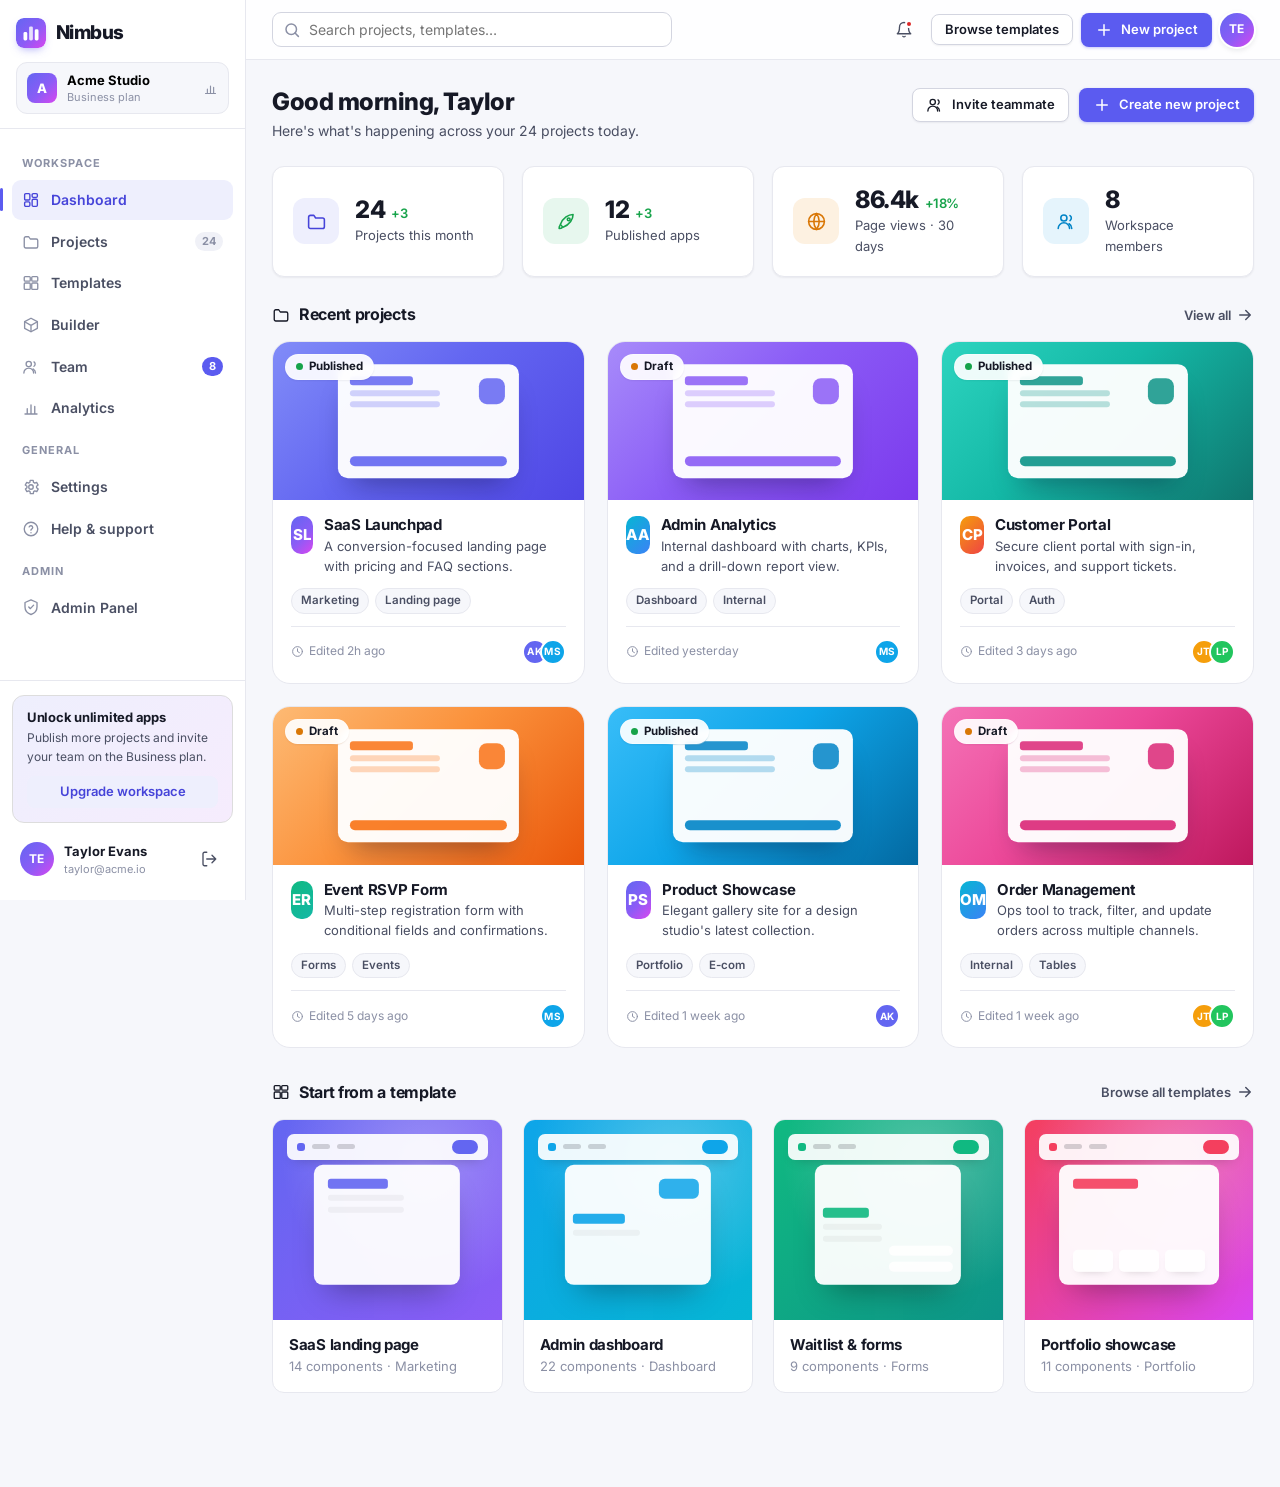
==== commit a816e4d4: "demo01 admin paneli hazir" ====
--- a/dashboard.html
+++ b/dashboard.html
@@ -34,6 +34,7 @@
   <symbol id="i-rocket" viewBox="0 0 24 24" fill="none" stroke="currentColor" stroke-width="1.8" stroke-linecap="round" stroke-linejoin="round"><path d="M4.5 16.5c-1 1-.9 3.4-.9 3.4s2.4.1 3.4-.9"/><path d="M5 15.5c2.8-8 9.5-11.5 14.5-11.5 0 5-3.5 11.7-11.5 14.5z"/><circle cx="14.5" cy="9.5" r="1.6"/></symbol>
   <symbol id="i-globe" viewBox="0 0 24 24" fill="none" stroke="currentColor" stroke-width="1.8" stroke-linecap="round" stroke-linejoin="round"><circle cx="12" cy="12" r="9"/><path d="M3 12h18M12 3a14.5 14.5 0 010 18M12 3a14.5 14.5 0 000 18"/></symbol>
   <symbol id="i-menu" viewBox="0 0 24 24" fill="none" stroke="currentColor" stroke-width="2" stroke-linecap="round"><path d="M4 6.5h16M4 12h16M4 17.5h16"/></symbol>
+  <symbol id="i-shield" viewBox="0 0 24 24" fill="none" stroke="currentColor" stroke-width="1.8" stroke-linecap="round" stroke-linejoin="round"><path d="M12 2.5L20 6v6c0 5-3.5 8.5-8 10-4.5-1.5-8-5-8-10V6z"/><path d="M9 12l2.2 2.2L15.5 9.5"/></symbol>
 </svg>
 
 <div class="app-shell">
@@ -72,6 +73,8 @@
       <div class="nav-group-label">General</div>
       <a class="nav-item" href="#0"><svg class="icon"><use href="#i-settings"></use></svg> Settings</a>
       <a class="nav-item" href="#0"><svg class="icon"><use href="#i-help"></use></svg> Help & support</a>
+      <div class="nav-group-label">Admin</div>
+      <a class="nav-item" href="admin.html"><svg class="icon"><use href="#i-shield"></use></svg> Admin Panel</a>
     </nav>
 
     <div class="sidebar-bottom">
